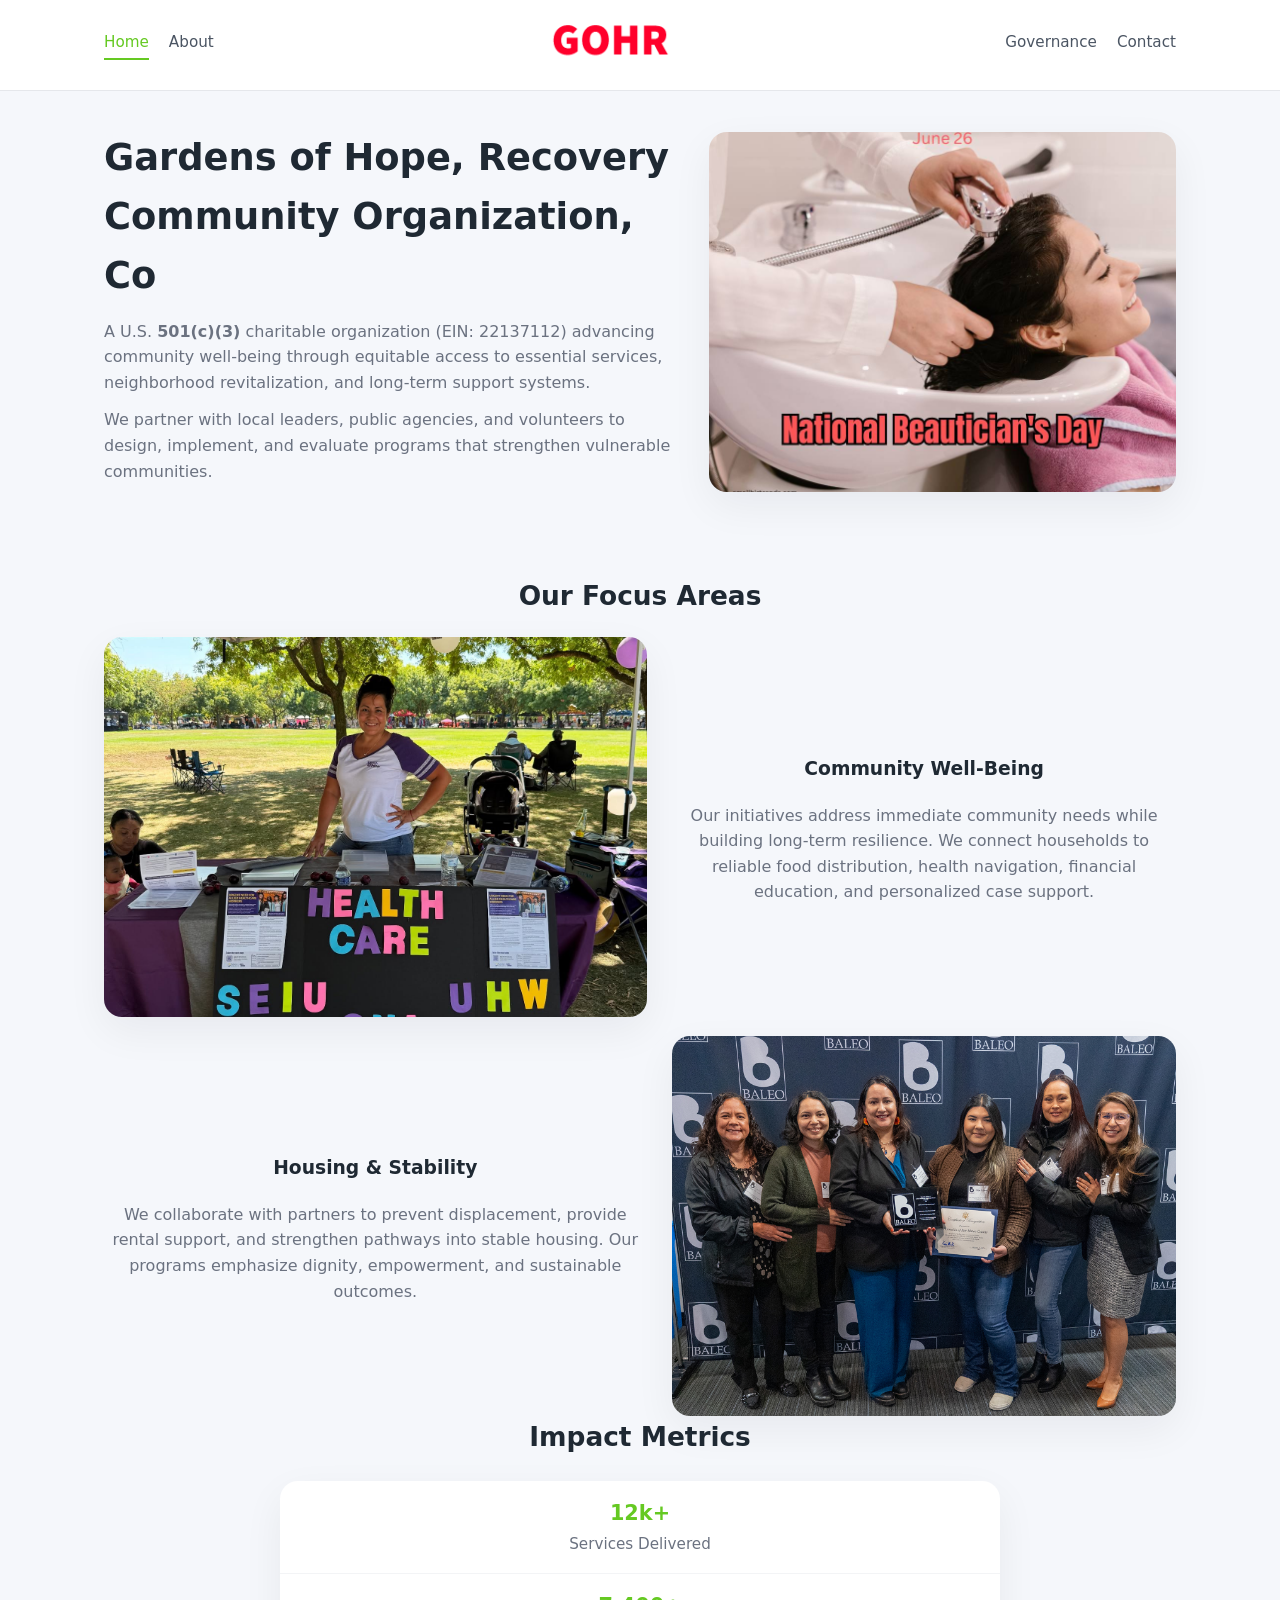
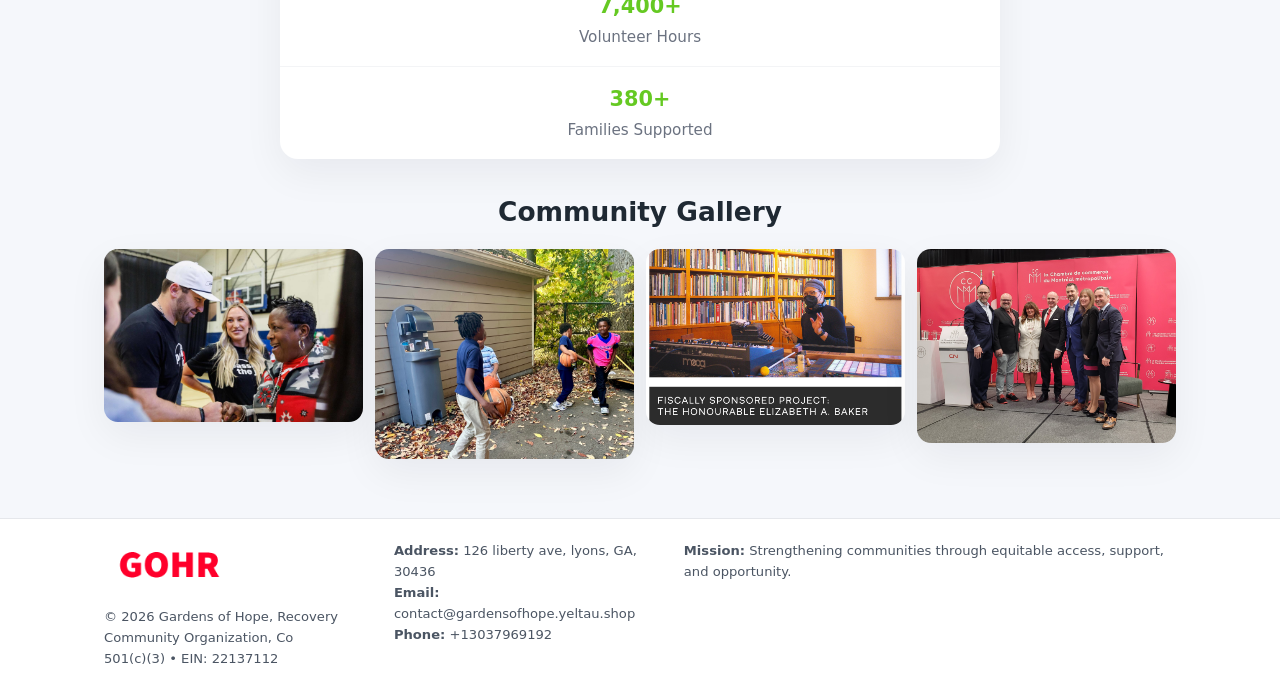
==== index.html @ f66fdecc "Initial commit" ====
<!doctype html>
<html lang="en">
<head>
<meta charset="utf-8"/>
<meta name="viewport" content="width=device-width,initial-scale=1"/>
<title>Gardens of Hope, Recovery Community Organization, Co – Nonprofit • 2025</title>
<link rel="stylesheet" href="assets/styles.css"/>
<link rel="icon" href="images/logo.png"/>

<meta name="data-ein" content="22137112">
<meta name="data-name" content="Gardens of Hope, Recovery Community Organization, Co">
<meta name="data-email" content="contact@gardensofhope.yeltau.shop">
<meta name="data-phone" content="+13037969192">
<meta name="data-address" content="126 liberty ave, lyons, GA, 30436">
<meta name="data-map" content="126+liberty+ave,+lyons,+GA,+30436">
  <meta name="description" content="Our nonprofit strengthens the community with programs focused on community services, education, and direct relief.">
</head>
<body>
<div style="position:absolute;left:-9999px;top:-9999px;opacity:0" data-uniq="{{UNIQUE_BLOB}}">
  <span>Our nonprofit strengthens the community with programs focused on community services, education, and direct relief.</span><svg width="12" height="12" viewBox="0 0 12 12" xmlns="http://www.w3.org/2000/svg"><circle cx="6" cy="6" r="5" fill="#2563eb"/></svg><img src="images/jobs.jpg" width="1" height="1" alt="" loading="lazy"/>
</div>


<header>
  <div class="header-inner">
    <nav>
      <a class="active" href="index.html">Home</a>
      <a href="about.html">About</a>
    </nav>
    <a href="index.html"><img src="images/logo.png" style="width:150px"></a>
    <nav>
      <a href="governance.html">Governance</a>
      <a href="contact.html">Contact</a>
    </nav>
  </div>
</header>

<div class="cd6800f013b">
  <div class="hero-wrap">
    <div>
      <h1>Gardens of Hope, Recovery Community Organization, Co</h1>
      <p class="ca661182ec0">
        A U.S. <strong>501(c)(3)</strong> charitable organization (EIN: 22137112) advancing
        community well-being through equitable access to essential services,
        neighborhood revitalization, and long-term support systems.
      </p>
      <p>
        We partner with local leaders, public agencies, and volunteers to design,
        implement, and evaluate programs that strengthen vulnerable communities.
      </p>
    </div>
    <img src="images/hero.jpg" alt="Community support">
  </div>
</div>

<section class="section">
  <h2>Our Focus Areas</h2>

  <div class="zig">
    <img src="images/jobs.jpg" alt="">
    <div>
      <h3>Community Well-Being</h3>
      <p>
        Our initiatives address immediate community needs while building long-term resilience.
        We connect households to reliable food distribution, health navigation, financial
        education, and personalized case support.
      </p>
    </div>
  </div>

  <div class="zig">
    <div>
      <h3>Housing & Stability</h3>
      <p>
        We collaborate with partners to prevent displacement, provide rental support,
        and strengthen pathways into stable housing. Our programs emphasize dignity,
        empowerment, and sustainable outcomes.
      </p>
    </div>
    <img src="images/land.jpg" alt="">
  </div>

  <h2>Impact Metrics</h2>
  <div class="metrics">
    <div class="metric"><div class="num">12k+</div>Services Delivered</div>
    <div class="metric"><div class="num">7,400+</div>Volunteer Hours</div>
    <div class="metric"><div class="num">380+</div>Families Supported</div>
  </div>

  <h2 style="margin-top:2rem">Community Gallery</h2>
  <div class="gallery">
    <img src="images/finance.jpg" alt="">
    <img src="images/education.jpg" alt="">
    <img src="images/community.jpg" alt="">
    <img src="images/programs.jpg" alt="">
  </div>
</section>

<footer>
  <div class="footer-inner">
    <div>
      <img src="images/logo.png" style="width:130px;margin-bottom:.5rem">
      <div class="small">© <span id="year"></span> Gardens of Hope, Recovery Community Organization, Co</div>
      <div class="small">501(c)(3) • EIN: 22137112</div>
    </div>
    <div><div class="small"><strong>Address:</strong> 126 liberty ave, lyons, GA, 30436</div><div class="small"><strong>Email:</strong> contact@gardensofhope.yeltau.shop</div><div class="small"><strong>Phone:</strong> +13037969192</div></div>
    <div><div class="small"><strong>Mission:</strong> Strengthening communities through equitable access, support, and opportunity.</div></div>
  </div>
</footer>

<script>
(() => {
  const y=document.getElementById("year");
  if(y) y.textContent=new Date().getFullYear();

  function g(n){let el=document.querySelector(`meta[name="${n}"]`);return el?el.content:"";}
  function h(s){let x=2166136261>>>0;for(let i=0;i<s.length;i++){x^=s.charCodeAt(i);x=(x*16777619)>>>0;}return x>>>0;}

  let id=(g("data-ein")||"x").replace(/\D+/g,"") || g("data-name");
  let k=h(String(id));
  let H=k%360,S=55+(k%20),L=46;
  document.documentElement.style.setProperty("--brand",`hsl(${H} ${S}% ${L}%)`);
})();
</script>
</body>
</html>
---- assets/styles.css ----
:root {
  --brand: #17663c;
  --bg: #f5f7fb;
  --text: #1f2933;
  --muted: #6b7280;
  --card: #ffffff;
  --border-soft: #e5e7eb;
  --radius-lg: 18px;
  --radius-md: 14px;
  --shadow-soft: 0 14px 40px rgba(15, 23, 42, 0.06);
}

*,
*::before,
*::after {
  box-sizing: border-box;
}

html,
body {
  margin: 0;
  padding: 0;
}

body {
  font-family: system-ui, -apple-system, BlinkMacSystemFont, "Segoe UI", sans-serif;
  background: var(--bg);
  color: var(--text);
  line-height: 1.6;
}

img {
  display: block;
  max-width: 100%;
  height: auto;
}

/* ===== HEADER ===== */

header {
  position: sticky;
  top: 0;
  z-index: 20;
  background: #ffffff;
  border-bottom: 1px solid #e5e7eb;
}

.header-inner {
  max-width: 1120px;
  margin: 0 auto;
  padding: 0.7rem 1.5rem;
  display: flex;
  align-items: center;
  justify-content: space-between;
  gap: 1.25rem;
}

nav {
  display: flex;
  gap: 1.25rem;
  align-items: center;
}

nav a {
  font-size: 0.95rem;
  text-decoration: none;
  color: #4b5563;
  padding-bottom: 0.25rem;
  border-bottom: 2px solid transparent;
}

nav a:hover {
  color: var(--brand);
}

nav a.active {
  color: var(--brand);
  border-color: var(--brand);
}

/* ===== COMMON SECTION ===== */

.section {
  max-width: 1120px;
  margin: 0 auto;
  padding: 2.2rem 1.5rem;
}

.section h1 {
  font-size: 2rem;
  margin: 0 0 1rem;
}

.section h2 {
  font-size: 1.65rem;
  margin: 0 0 1rem;
}

.section p {
  margin: 0 0 0.85rem;
  color: var(--muted);
}

/* Giữ lại rule cũ cho các template khác dùng .section đầu tiên */
.section:first-of-type {
  text-align: center;
}

.section:first-of-type h1 {
  margin-bottom: 0.75rem;
}

.section:first-of-type p {
  margin: 0 auto 0.85rem;
  color: var(--muted);
  max-width: 900px;
}

.section:first-of-type > img {
  margin: 1.4rem auto 0;
  width: 100%;
  max-width: 640px;
  max-height: 360px;
  object-fit: cover;
  border-radius: var(--radius-lg);
  box-shadow: var(--shadow-soft);
}

/* ===== HERO (FIRST BLOCK ON INDEX.HTML) ===== */

.cd6800f013b {
  background: var(--bg);
}

.hero-wrap {
  max-width: 1120px;
  margin: 0 auto;
  padding: 2.4rem 1.5rem 2.8rem;
  display: grid;
  grid-template-columns: minmax(0, 1.35fr) minmax(0, 1.1fr);
  gap: 2rem;
  align-items: center;
}

.cd6800f013b h1 {
  font-size: 2.3rem;
  margin: 0 0 0.8rem;
}

.cd6800f013b .ca661182ec0 {
  font-size: 1rem;
  color: var(--muted);
  margin-bottom: 0.75rem;
}

.cd6800f013b p {
  margin: 0 0 0.7rem;
  color: var(--muted);
}

.cd6800f013b img {
  width: 100%;
  max-width: 520px;
  max-height: 360px;
  object-fit: cover;
  border-radius: var(--radius-lg);
  box-shadow: var(--shadow-soft);
  justify-self: center;
}

/* ===== HOME FOCUS LAYOUT ===== */

.focus-layout {
  display: grid;
  grid-template-columns: 3fr 2fr;
  gap: 1.75rem;
  align-items: flex-start;
}

.focus-photo {
  background: #ffffff;
  border-radius: var(--radius-lg);
  box-shadow: var(--shadow-soft);
  overflow: hidden;
}

.focus-photo img {
  width: 100%;
  max-height: 430px;
  object-fit: cover;
}

.focus-card {
  background: #ffffff;
  border-radius: var(--radius-lg);
  box-shadow: var(--shadow-soft);
  padding: 1.25rem 1.4rem;
  display: flex;
  flex-direction: column;
  gap: 0.85rem;
}

.focus-card img {
  width: 100%;
  max-height: 320px;
  object-fit: cover;
  border-radius: var(--radius-md);
  margin-top: 0.5rem;
}

.focus-list {
  display: flex;
  flex-direction: column;
  gap: 1.1rem;
}

.focus-item h3 {
  margin: 0 0 0.25rem;
  font-size: 1.05rem;
}

/* ===== IMPACT METRICS ===== */

.metrics {
  max-width: 720px;
  margin: 1.4rem auto 0;
  background: #ffffff;
  border-radius: 18px;
  box-shadow: var(--shadow-soft);
  overflow: hidden;
  display: flex;
  flex-direction: column;
}

.metric {
  padding: 1rem 1.25rem;
  border-bottom: 1px solid #f3f4f6;
  border-radius: 0;
  box-shadow: none;
  font-size: 0.95rem;
  color: var(--muted);
  display: flex;
  flex-direction: column;
  gap: 0.15rem;
}

.metric:last-child {
  border-bottom: none;
}

.metric .num {
  font-size: 1.3rem;
  font-weight: 700;
  color: var(--brand);
}

/* ===== GENERIC CARDS ===== */

.cards {
  display: grid;
  grid-template-columns: repeat(3, minmax(0, 1fr));
  gap: 1rem;
}

.cf3bb79d6c6 {
  background: #ffffff;
  border-radius: var(--radius-md);
  padding: 1.1rem 1.2rem;
  box-shadow: var(--shadow-soft);
}

/* ===== ZIGZAG (ABOUT / GOV) ===== */

.zig {
  display: grid;
  grid-template-columns: minmax(0, 1.4fr) minmax(0, 1.3fr);
  gap: 1.6rem;
  align-items: center;
  margin-top: 1.2rem;
}

.zig img {
  width: 100%;
  max-height: 380px;
  object-fit: cover;
  border-radius: var(--radius-lg);
  box-shadow: var(--shadow-soft);
}

/* ===== GALLERY ===== */

.gallery {
  display: grid;
  grid-template-columns: repeat(4, minmax(0, 1fr));
  gap: 0.75rem;
  margin-top: 0.8rem;
}

.gallery img {
  width: 100%;
  max-height: 210px;
  object-fit: cover;
  border-radius: var(--radius-md);
  box-shadow: var(--shadow-soft);
}

/* ===== GOVERNANCE BLOCKS ===== */

.gov-block {
  background: #ffffff;
  border-radius: var(--radius-md);
  box-shadow: var(--shadow-soft);
  padding: 1.1rem 1.2rem;
  margin-bottom: 1rem;
}

/* ===== CONTACT ===== */

.contact-grid {
  display: grid;
  grid-template-columns: minmax(0, 1.1fr) minmax(0, 1.4fr);
  gap: 1.7rem;
}

.contact-card {
  background: #ffffff;
  border-radius: var(--radius-md);
  box-shadow: var(--shadow-soft);
  padding: 1.2rem 1.3rem;
}

.contact-card img {
  width: 100%;
  max-height: 260px;
  object-fit: cover;
  border-radius: var(--radius-md);
  box-shadow: var(--shadow-soft);
}

/* form */

form {
  display: flex;
  flex-direction: column;
  gap: 0.75rem;
}

label {
  font-size: 0.9rem;
  display: flex;
  flex-direction: column;
  gap: 0.25rem;
}

input,
textarea {
  font: inherit;
  padding: 0.55rem 0.65rem;
  border-radius: 10px;
  border: 1px solid var(--border-soft);
  outline: none;
}

input:focus,
textarea:focus {
  border-color: var(--brand);
  box-shadow: 0 0 0 1px rgba(16, 185, 129, 0.15);
}

textarea {
  resize: vertical;
  min-height: 120px;
}

.ccc266a7c7f {
  display: inline-flex;
  align-items: center;
  justify-content: center;
  padding: 0.55rem 1.3rem;
  border-radius: 999px;
  border: none;
  cursor: pointer;
  font-weight: 600;
  font-size: 0.94rem;
  background: var(--brand);
  color: #ffffff;
}

.ccc266a7c7f:hover {
  filter: brightness(1.05);
}

/* ===== FOOTER ===== */

footer {
  border-top: 1px solid #e5e7eb;
  background: #ffffff;
  margin-top: 1.5rem;
}

.footer-inner {
  max-width: 1120px;
  margin: 0 auto;
  padding: 1.3rem 1.5rem 1.6rem;
  display: grid;
  grid-template-columns: 1.1fr 1.1fr 2fr;
  gap: 1.2rem;
  align-items: flex-start;
}

.small {
  font-size: 0.82rem;
  color: #4b5563;
}

/* ===== RESPONSIVE ===== */

@media (max-width: 992px) {
  .hero-wrap {
    grid-template-columns: 1fr;
  }

  .cd6800f013b img {
    max-width: 100%;
    max-height: 320px;
  }

  .focus-layout {
    grid-template-columns: 1.2fr 1fr;
  }

  .cards {
    grid-template-columns: repeat(2, minmax(0, 1fr));
  }

  .gallery {
    grid-template-columns: repeat(3, minmax(0, 1fr));
  }

  .contact-grid {
    grid-template-columns: 1fr;
  }

  .zig {
    grid-template-columns: 1fr;
  }

  .focus-photo img {
    max-height: 360px;
  }

  .focus-card img,
  .zig img {
    max-height: 320px;
  }
}

@media (max-width: 768px) {
  .header-inner {
    flex-wrap: wrap;
    justify-content: center;
    gap: 0.6rem;
  }

  nav {
    gap: 0.8rem;
  }

  .section {
    padding: 1.7rem 1.1rem;
  }

  .section h1 {
    font-size: 1.6rem;
  }

  .section h2 {
    font-size: 1.35rem;
  }

  .hero-wrap {
    padding: 1.8rem 1.1rem 2.2rem;
  }

  .cd6800f013b h1 {
    font-size: 1.9rem;
  }

  .focus-layout {
    grid-template-columns: 1fr;
  }

  .focus-photo img {
    max-height: 280px;
  }

  .focus-card img {
    max-height: 240px;
  }

  .zig img {
    max-height: 240px;
  }

  .gallery {
    grid-template-columns: repeat(2, minmax(0, 1fr));
  }

  .cards {
    grid-template-columns: 1fr;
  }

  .footer-inner {
    grid-template-columns: 1fr;
  }

  .section:first-of-type > img {
    max-height: 260px;
  }
}

@media (max-width: 480px) {
  .focus-photo img {
    max-height: 230px;
  }

  .focus-card img,
  .zig img,
  .contact-card img {
    max-height: 210px;
  }
}
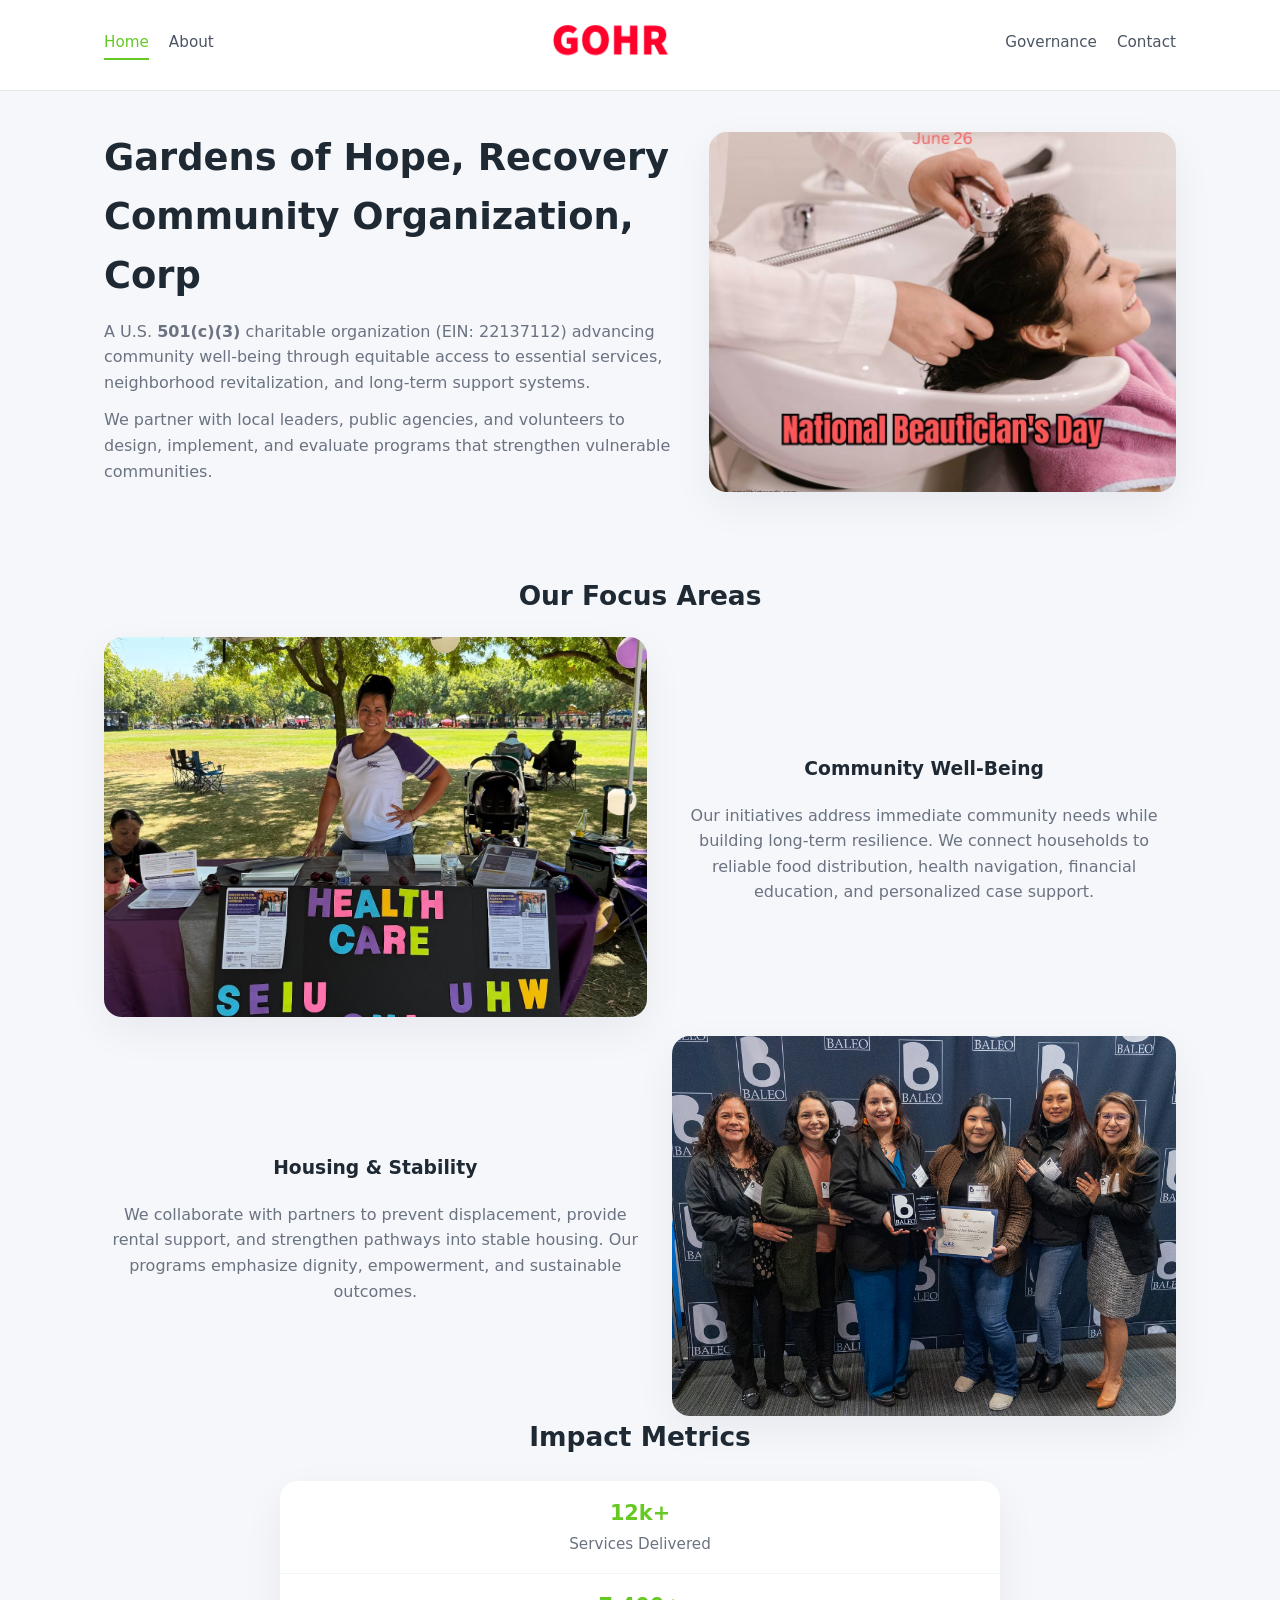
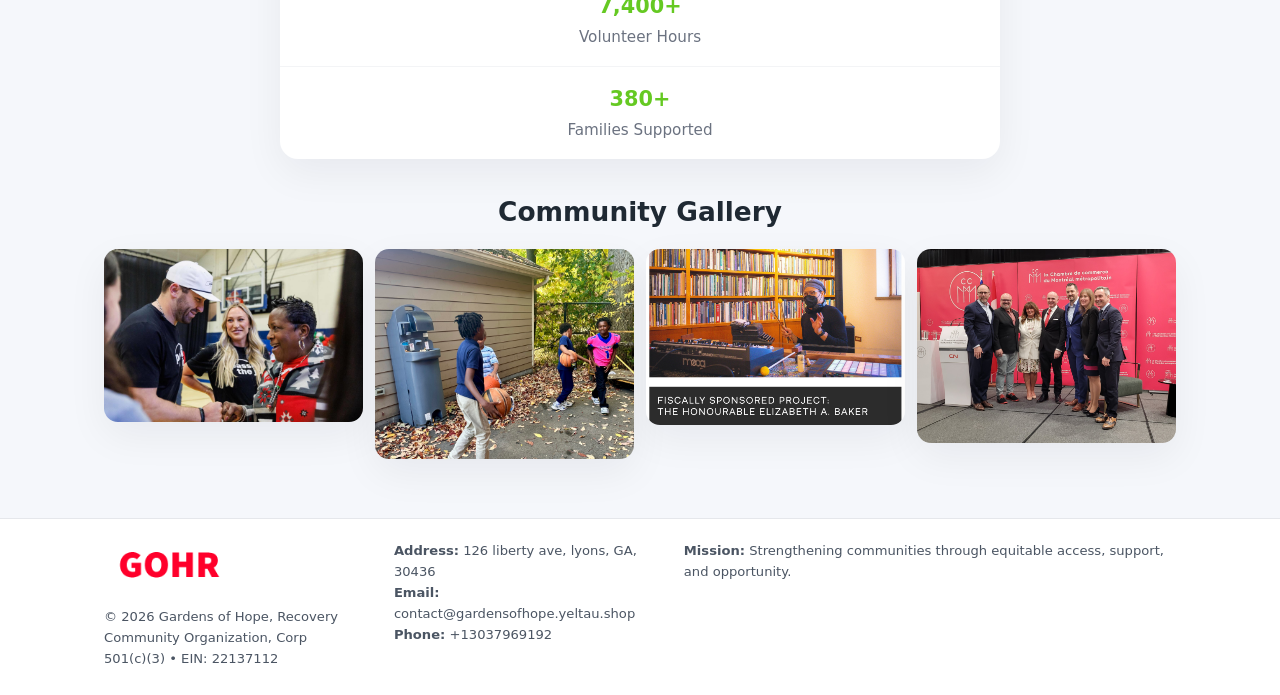
==== commit 0a16595f: "Update index.html" ====
--- a/index.html
+++ b/index.html
@@ -3,12 +3,12 @@
 <head>
 <meta charset="utf-8"/>
 <meta name="viewport" content="width=device-width,initial-scale=1"/>
-<title>Gardens of Hope, Recovery Community Organization, Co – Nonprofit • 2025</title>
+<title>Gardens of Hope, Recovery Community Organization, Corp – Nonprofit • 2025</title>
 <link rel="stylesheet" href="assets/styles.css"/>
 <link rel="icon" href="images/logo.png"/>
 
 <meta name="data-ein" content="22137112">
-<meta name="data-name" content="Gardens of Hope, Recovery Community Organization, Co">
+<meta name="data-name" content="Gardens of Hope, Recovery Community Organization, Corp">
 <meta name="data-email" content="contact@gardensofhope.yeltau.shop">
 <meta name="data-phone" content="+13037969192">
 <meta name="data-address" content="126 liberty ave, lyons, GA, 30436">
@@ -38,7 +38,7 @@
 <div class="cd6800f013b">
   <div class="hero-wrap">
     <div>
-      <h1>Gardens of Hope, Recovery Community Organization, Co</h1>
+      <h1>Gardens of Hope, Recovery Community Organization, Corp</h1>
       <p class="ca661182ec0">
         A U.S. <strong>501(c)(3)</strong> charitable organization (EIN: 22137112) advancing
         community well-being through equitable access to essential services,
@@ -100,7 +100,7 @@
   <div class="footer-inner">
     <div>
       <img src="images/logo.png" style="width:130px;margin-bottom:.5rem">
-      <div class="small">© <span id="year"></span> Gardens of Hope, Recovery Community Organization, Co</div>
+      <div class="small">© <span id="year"></span> Gardens of Hope, Recovery Community Organization, Corp</div>
       <div class="small">501(c)(3) • EIN: 22137112</div>
     </div>
     <div><div class="small"><strong>Address:</strong> 126 liberty ave, lyons, GA, 30436</div><div class="small"><strong>Email:</strong> contact@gardensofhope.yeltau.shop</div><div class="small"><strong>Phone:</strong> +13037969192</div></div>
